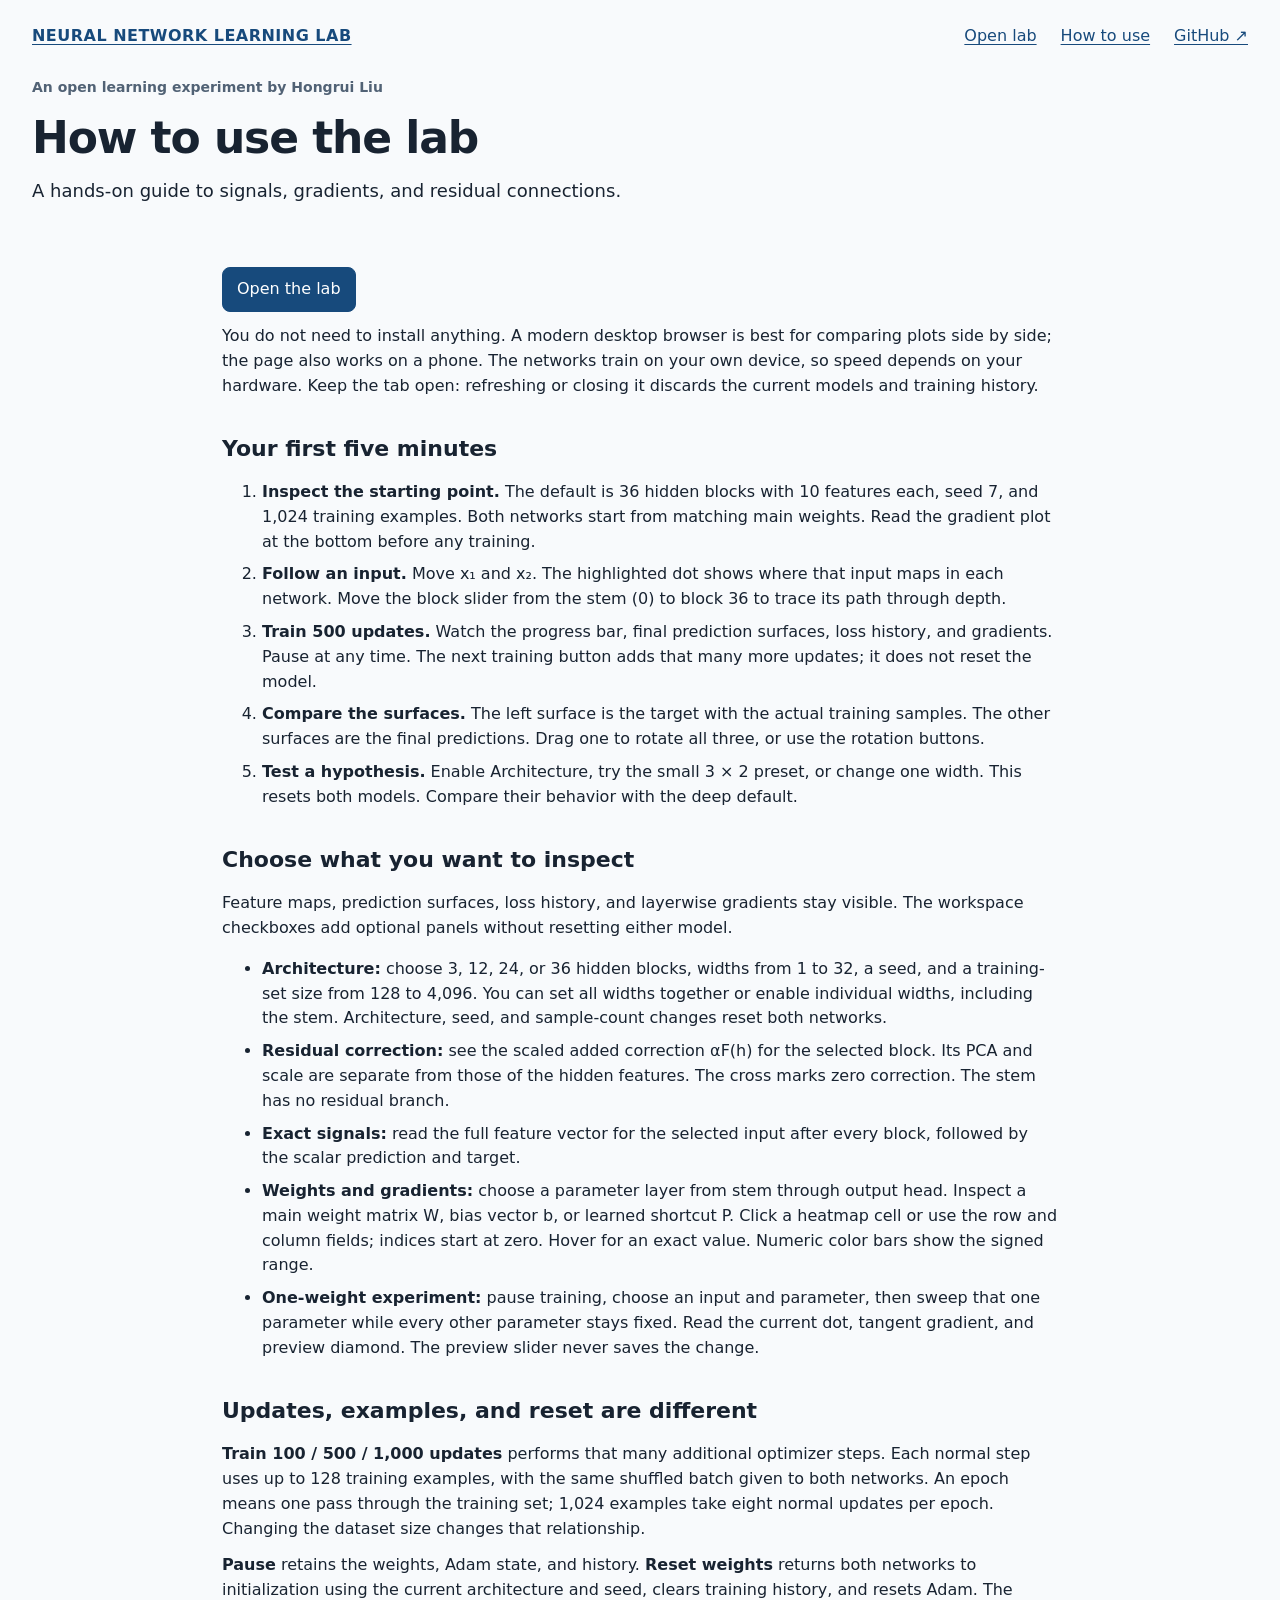
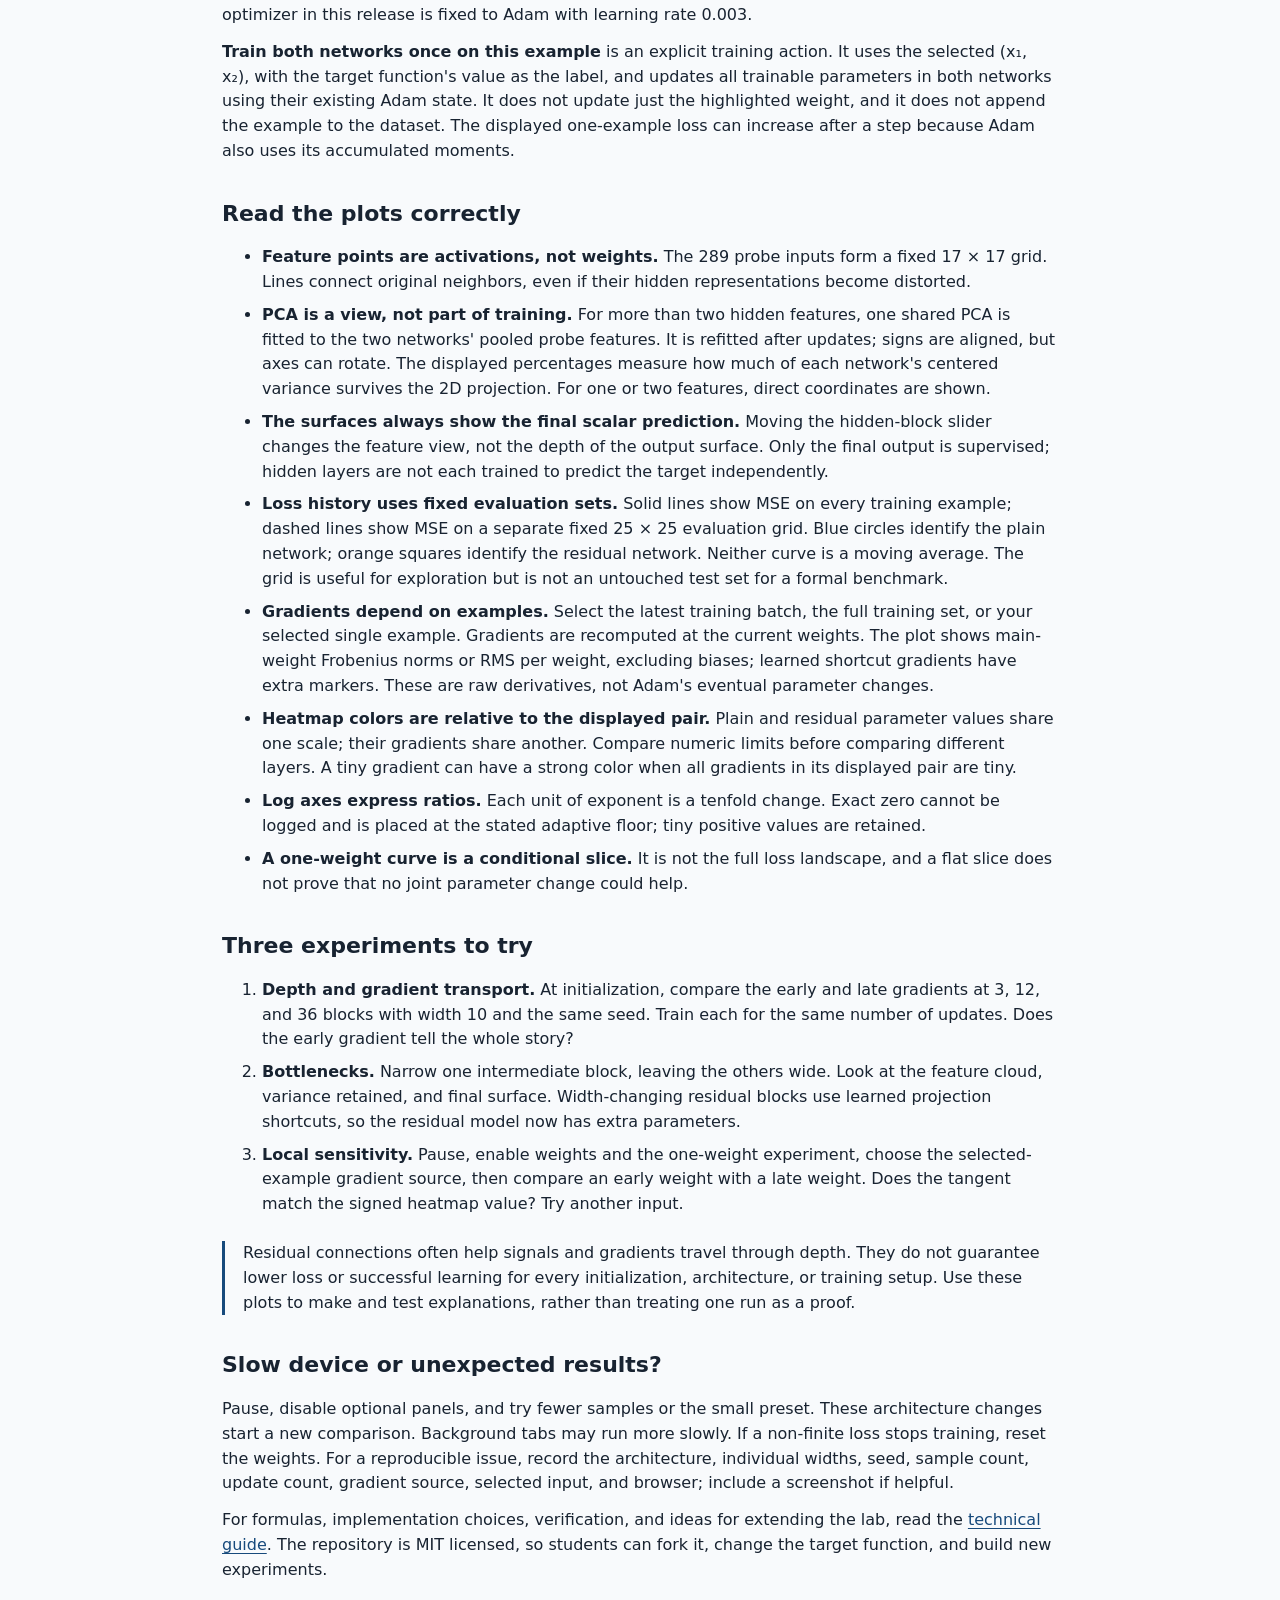
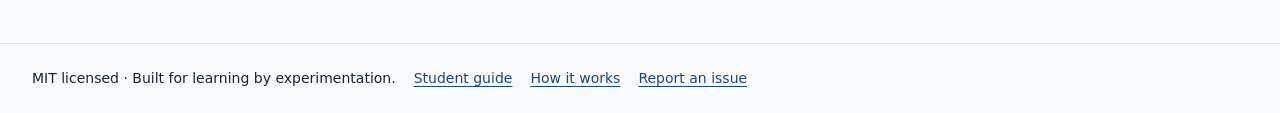
==== guide.html @ a12a3e94 "Publish the interactive plain and residual network learning lab" ====
<!doctype html>
<!-- Generated by scripts/build.py. Edit src/, then rebuild. -->
<html lang="en"><head><meta charset="utf-8"><meta name="viewport" content="width=device-width,initial-scale=1">
<meta name="description" content="An interactive neural network learning lab: compare plain and residual networks, features, weights, gradients, and loss in your browser.">
<title>Student guide · Neural Network Learning Lab</title><style>
#rs-lab{--font-size-base:18px;--rs-track:light-dark(#c5cbd2,#6a7480);--rs-control-bg:light-dark(#fff,#282c32);--rs-control-border:light-dark(#939da9,#a2acb8);--rs-slider-color:light-dark(#1968b4,#90caff);font-size:18px;line-height:1.5;max-width:1880px;margin:auto;padding:8px 4px;color:var(--foreground)}
#rs-lab *{box-sizing:border-box}
#rs-lab .rs-setup{display:flex;flex-wrap:wrap;align-items:flex-end;gap:18px 28px}
#rs-lab .rs-setup .form-label{display:grid;gap:6px;min-width:170px}
#rs-lab .rs-setup #rs-info{font-size:16px;flex:1;min-width:200px;align-self:center}
#rs-lab .form-control,#rs-lab .form-select{font-size:18px;min-height:48px;padding:10px 12px;border:1px solid var(--rs-control-border);background-color:var(--rs-control-bg);color:var(--foreground);border-radius:8px}
#rs-lab .btn{font-size:16px;min-height:44px;padding:10px 16px;white-space:normal}
#rs-lab .rs-actions{display:flex;flex-wrap:wrap;gap:10px;margin:18px 0 22px}
#rs-lab .rs-inputs{display:grid;grid-template-columns:1fr 1fr;gap:28px}
#rs-lab .rs-control-heading{display:flex;align-items:center;justify-content:space-between;gap:12px}
#rs-lab .rs-control .rs-number{width:112px;min-width:112px;font:500 18px/1.4 var(--font-mono,monospace);text-align:center}
#rs-lab .rs-layer-control{margin-top:16px}
#rs-lab .rs-architecture-controls{margin-top:22px}
#rs-lab .rs-actions #rs-info{align-self:center;font-size:16px}
#rs-lab .rs-width-grid{display:grid;grid-template-columns:repeat(auto-fit,minmax(220px,1fr));gap:12px 24px;margin:14px 0}
#rs-lab .rs-width-grid .rs-control-heading{font-size:16px}
#rs-lab .rs-width-grid .rs-number{width:80px;min-width:80px}
#rs-lab #rs-width-mixed{font-size:14px}
#rs-lab #rs-architecture{overflow-wrap:anywhere;font-family:var(--font-mono,monospace)}
#rs-lab .rs-feature-caption{font-size:15px;min-height:4.5em;margin:0 0 12px}
#rs-lab .rs-correction-details{font-size:15px;overflow-wrap:anywhere;font-variant-numeric:tabular-nums}
#rs-lab input[type=range]{appearance:none;-webkit-appearance:none;width:100%;height:44px;min-height:44px;margin:4px 0 0;background:transparent;cursor:pointer;accent-color:var(--rs-slider-color);padding:0;border:0;opacity:1}
#rs-lab input[type=range]::-webkit-slider-runnable-track{height:10px;border-radius:6px;border:1px solid var(--rs-control-border);background:linear-gradient(to right,var(--rs-slider-color) 0 var(--rs-fill,50%),var(--rs-track) var(--rs-fill,50%) 100%)}
#rs-lab input[type=range]::-webkit-slider-thumb{appearance:none;-webkit-appearance:none;width:26px;height:26px;margin-top:-9px;border-radius:50%;border:3px solid var(--rs-control-bg);background:var(--rs-slider-color);box-shadow:0 0 0 1px var(--rs-control-border)}
#rs-lab input[type=range]::-moz-range-track{height:10px;border-radius:6px;border:1px solid var(--rs-control-border);background:var(--rs-track)}
#rs-lab input[type=range]::-moz-range-progress{height:10px;border-radius:6px;background:var(--rs-slider-color)}
#rs-lab input[type=range]::-moz-range-thumb{width:22px;height:22px;border-radius:50%;border:3px solid var(--rs-control-bg);background:var(--rs-slider-color)}
#rs-lab input:focus-visible,#rs-lab select:focus-visible,#rs-lab button:focus-visible{outline:3px solid var(--rs-slider-color);outline-offset:3px}
#rs-lab .rs-plots{display:grid;grid-template-columns:repeat(4,minmax(0,1fr));gap:24px;margin:20px 0 6px}
#rs-lab .rs-plots section{min-width:0}
#rs-lab h3{font-size:18px;font-weight:500;line-height:1.45;margin:14px 0 8px}
#rs-lab .rs-feature-plot{width:100%;display:block;color:var(--foreground);margin-bottom:22px}
#rs-lab .rs-feature-plot text{font:11px var(--font-sans,system-ui);fill:var(--foreground)}
#rs-lab .rs-surface{display:block;width:100%;aspect-ratio:1.26;cursor:grab;touch-action:pan-y;background:var(--background);color:var(--viz-series-3)}
#rs-lab .rs-surface:active{cursor:grabbing}
#rs-lab #rs-plain-surface{color:var(--viz-series-1)}
#rs-lab #rs-res-surface{color:var(--viz-series-2)}
#rs-lab .rs-surface-summary{font-size:16px;font-variant-numeric:tabular-nums;min-height:3em;margin:8px 0}
#rs-lab .rs-camera-controls{display:flex;align-items:center;flex-wrap:wrap;gap:10px 16px;margin-top:10px;font-size:16px}
#rs-lab .rs-note{font-size:15px;line-height:1.5;margin:10px 0}
#rs-lab .rs-loss{font-size:17px;margin:20px 0;padding:14px 16px;background:var(--card);border-radius:8px}
#rs-lab .table{font-size:16px;width:100%;table-layout:fixed}
#rs-lab .table th,#rs-lab .table td{padding:13px 16px;line-height:1.55;text-align:left}
#rs-lab .table td:not(:first-child){font-family:var(--font-mono,monospace);font-variant-numeric:tabular-nums;overflow-wrap:anywhere}
#rs-lab .rs-selected-row{background:var(--card)}
#rs-lab .rs-inspector{margin-top:32px;border-top:1px solid var(--border);padding-top:12px}
#rs-lab .rs-inspect-controls{display:flex;flex-wrap:wrap;align-items:end;gap:12px 24px;margin-top:12px}
#rs-lab .rs-inspect-controls .form-label{display:grid;gap:6px;max-width:100%}
#rs-lab .rs-inspect-controls input{width:120px}
#rs-lab .rs-inspector .rs-inputs>.form-label{display:grid;align-content:start;gap:8px}
#rs-lab .rs-heatmaps{display:grid;grid-template-columns:repeat(4,minmax(0,1fr));gap:20px}
#rs-lab .rs-diagnostic-row{display:grid;grid-template-columns:repeat(2,minmax(0,1fr));gap:28px;margin-top:24px}
#rs-lab .rs-diagnostic-row section{min-width:0}
#rs-lab .rs-diagnostic-chart,#rs-lab .rs-heatmap{display:block;width:100%;color:var(--foreground)}
#rs-lab .rs-diagnostic-chart text,#rs-lab .rs-heatmap text{fill:var(--foreground);font:13px var(--font-sans,system-ui)}
#rs-lab .rs-heatmap rect[data-index]{cursor:pointer}
#rs-lab .rs-negative-key{color:var(--viz-series-4)}
#rs-lab .rs-positive-key{color:var(--viz-series-5)}
#rs-lab .rs-note{overflow-wrap:anywhere}
#rs-lab #rs-training-diagnostics{border-top:1px solid var(--border);padding-top:12px}
#rs-lab #rs-training-diagnostics .form-select{max-width:230px}
#rs-lab .rs-diagnostic-toolbar{grid-column:1/-1}
#rs-lab .rs-diagnostic-toolbar .form-label{display:flex;align-items:center;flex-wrap:wrap;gap:12px}
@media(max-width:1199px){#rs-lab .rs-heatmaps{grid-template-columns:repeat(2,minmax(0,1fr))}}
@media(max-width:650px){#rs-lab .rs-diagnostic-row,#rs-lab .rs-heatmaps{grid-template-columns:1fr}#rs-lab .rs-inspector .rs-inputs{grid-template-columns:1fr}}
@media(max-width:400px){#rs-lab .rs-heatmap text{font-size:15px}}
@media(min-width:900px){#rs-lab .rs-plots h3{min-height:2.9em;display:flex;align-items:flex-end}}
@media(min-width:900px) and (max-width:1299px){#rs-lab .rs-plots{grid-template-columns:repeat(2,minmax(0,1fr))}}
@media(max-width:899px){#rs-lab .rs-plots{grid-template-columns:1fr;gap:26px}#rs-lab .rs-feature-plot{max-width:520px;margin-left:auto;margin-right:auto}#rs-lab .rs-surface{max-width:650px;margin:auto}}
@media(max-width:540px){#rs-lab .rs-inputs{grid-template-columns:1fr;gap:14px}#rs-lab .rs-setup{gap:12px}#rs-lab .rs-setup .form-label{min-width:0;flex:1}#rs-lab .rs-setup #rs-info{flex-basis:100%}#rs-lab .rs-control .rs-number{width:96px;min-width:96px}#rs-lab .table{min-width:570px}#rs-lab .table-responsive{overflow-x:auto}#rs-lab .rs-control-heading{font-size:16px}}

:root{color-scheme:light dark;--font-sans:system-ui,-apple-system,BlinkMacSystemFont,"Segoe UI",sans-serif;--font-mono:ui-monospace,Consolas,monospace;--background:light-dark(#f8fafc,#10151d);--foreground:light-dark(#182331,#edf2fa);--card:light-dark(#fff,#182231);--border:light-dark(#d4dde8,#3a495c);--primary:light-dark(#174a7c,#bddbff);--primary-foreground:light-dark(#fff,#132239);--muted-foreground:light-dark(#516275,#bac8d9);--viz-series-1:light-dark(#2489e8,#68b4ff);--viz-series-2:light-dark(#dc701f,#ffa355);--viz-series-3:var(--foreground);--viz-series-4:light-dark(#7351b5,#b79bed);--viz-series-5:light-dark(#16866c,#55c8a6)}
*{box-sizing:border-box}html{scroll-behavior:smooth;scroll-padding-top:20px}body{margin:0;background:var(--background);color:var(--foreground);font:16px/1.55 var(--font-sans)}a{color:var(--primary);text-underline-offset:3px}button,input,select{font:inherit;color:inherit}button,a,input,select{touch-action:manipulation}button:focus-visible,a:focus-visible,input:focus-visible,select:focus-visible{outline:3px solid var(--primary);outline-offset:3px}button:disabled{opacity:.5;cursor:not-allowed}.btn{display:inline-flex;align-items:center;justify-content:center;min-height:44px;padding:9px 14px;border:1px solid var(--border);border-radius:8px;background:var(--card);cursor:pointer;text-decoration:none}.btn:hover:not(:disabled){border-color:var(--primary)}.btn-primary{background:var(--primary);color:var(--primary-foreground);border-color:var(--primary)}.form-control,.form-select{min-height:44px;padding:8px 10px;border:1px solid var(--border);border-radius:6px;background:var(--card);max-width:100%}input[type=checkbox]{width:18px;height:18px;accent-color:var(--primary);flex-shrink:0}h1,h2,h3{line-height:1.25}h1{font-size:clamp(28px,4vw,44px);letter-spacing:-.025em;margin:12px 0}h2{font-size:22px;margin:0 0 18px}p{margin:12px 0}main,.site-header,.site-footer{width:min(1600px,100%);margin:auto;padding:24px 32px}.site-header{padding-bottom:14px}.site-header nav{display:flex;flex-wrap:wrap;gap:12px 24px;align-items:center;margin-bottom:28px}.brand{font-weight:700;letter-spacing:.03em;margin-right:auto}.intro{max-width:850px;font-size:18px}.eyebrow{font-size:14px;font-weight:600;color:var(--muted-foreground)}.muted,.text-muted{color:var(--muted-foreground)}.site-footer{border-top:1px solid var(--border);font-size:14px;margin-top:24px;display:flex;gap:18px;flex-wrap:wrap}.table{border-collapse:collapse}.table td,.table th{border-bottom:1px solid var(--border)}.table-responsive{overflow-x:auto}.sr-only{position:absolute;width:1px;height:1px;padding:0;margin:-1px;overflow:hidden;clip:rect(0,0,0,0);white-space:nowrap;border:0}[hidden]{display:none!important}noscript{display:block;padding:24px}
/* Public workspace layout overrides the original embedded lab geometry. */
#rs-lab{max-width:none;margin:0;padding:0}#rs-lab .workspace-options{padding:18px 20px;background:var(--card);border:1px solid var(--border);border-radius:10px;margin-bottom:20px}.workspace-options strong{margin-right:16px}.workspace-options .muted{display:inline-block}.option-list{display:flex;flex-wrap:wrap;gap:10px 24px;margin-top:12px}.option-list label,.width-toggle{display:inline-flex;align-items:center;gap:8px;min-height:36px;cursor:pointer}#rs-lab .lab-panel{border:0;padding:20px 0;margin:0}#rs-lab .preset-row{display:flex;flex-wrap:wrap;gap:10px;align-items:center;margin-bottom:20px}#rs-lab .training-toolbar{padding:18px;background:var(--card);border:1px solid var(--border);border-radius:10px;gap:10px;margin:0 0 20px}#rs-lab .run-status{display:flex;flex-wrap:wrap;align-items:center;gap:12px;width:100%;font-size:14px;min-height:24px}#rs-progress{width:140px;height:10px;accent-color:var(--primary)}#rs-lab #rs-info{font-size:14px;color:var(--muted-foreground);width:100%}#rs-lab .rs-feature-grid,#rs-lab .rs-surface-grid{display:grid;grid-template-columns:repeat(3,minmax(0,1fr));gap:24px}#rs-lab.with-correction .rs-feature-grid{grid-template-columns:repeat(4,minmax(0,1fr))}#rs-lab .rs-surface-grid section{min-width:0}#rs-lab .rs-feature-grid h3{min-height:2.9em}#rs-lab .rs-feature-caption{min-height:0}#rs-lab .rs-feature-plot{margin-bottom:10px}#rs-lab .rs-diagnostic-toolbar{display:flex;flex-wrap:wrap;gap:16px 30px}#rs-lab #rs-training-diagnostics{margin-top:30px}#rs-lab .rs-diagnostic-toolbar .form-label{align-items:flex-start;flex-direction:column;gap:6px}#rs-lab .rs-diagnostic-toolbar .form-select{max-width:100%}#rs-lab .rs-surface{background:transparent}#rs-lab .rs-inputs{margin-bottom:10px}#rs-lab #rs-loss{margin:0 0 18px}.guide{max-width:900px}.guide h2{margin-top:36px}.guide h3{margin-top:26px}.guide li{margin:8px 0}.guide pre{padding:16px;background:var(--card);overflow-x:auto;border:1px solid var(--border);border-radius:8px}.guide code{font-family:var(--font-mono);font-size:.93em}.guide table{width:100%;border-collapse:collapse}.guide th,.guide td{text-align:left;vertical-align:top;border-bottom:1px solid var(--border);padding:10px}.guide blockquote{margin:24px 0;border-left:3px solid var(--primary);padding-left:18px}
@media(max-width:1100px){#rs-lab.with-correction .rs-feature-grid{grid-template-columns:repeat(2,minmax(0,1fr))}}
@media(max-width:800px){main,.site-header,.site-footer{padding:20px}#rs-lab .rs-feature-grid,#rs-lab .rs-surface-grid,#rs-lab.with-correction .rs-feature-grid{grid-template-columns:1fr}#rs-lab .rs-feature-grid h3{min-height:0}#rs-lab .rs-feature-caption{max-width:520px;margin:auto}#rs-lab .rs-diagnostic-row{grid-template-columns:1fr}#rs-lab .rs-feature-plot{max-width:520px;margin:auto}#rs-lab .rs-surface{max-width:600px;margin:auto}}
@media(max-width:420px){main,.site-header,.site-footer{padding:14px}#rs-lab .training-toolbar{padding:12px}#rs-lab .training-toolbar>.btn{flex:1 1 110px}#rs-lab .workspace-options{padding:12px}#rs-lab .rs-setup{flex-direction:column;align-items:stretch}#rs-lab .rs-heatmaps{grid-template-columns:1fr}.site-header nav{gap:12px 18px}.brand{width:100%}}
@media(prefers-reduced-motion:reduce){html{scroll-behavior:auto}}
@media(min-width:1100px){html{scroll-padding-top:190px}#rs-lab .training-toolbar{position:sticky;top:8px;z-index:10}}
</style></head>
<body><header class="site-header"><nav aria-label="Main navigation"><a class="brand" href="index.html">NEURAL NETWORK LEARNING LAB</a><a href="index.html">Open lab</a><a href="guide.html" target="_blank" rel="noopener">How to use</a><a href="https://github.com/liuhon33/neural-network-learning-lab" target="_blank" rel="noopener">GitHub ↗</a></nav>
<div class="eyebrow">An open learning experiment by Hongrui Liu</div><h1>How to use the lab</h1><p class="intro">A hands-on guide to signals, gradients, and residual connections.</p>
</header>
<main class="guide"><p><a class="btn btn-primary" href="index.html">Open the lab</a></p>
<p>You do not need to install anything. A modern desktop browser is best for comparing plots side by side; the page also works on a phone. The networks train on your own device, so speed depends on your hardware. Keep the tab open: refreshing or closing it discards the current models and training history.</p>
<h2>Your first five minutes</h2>
<ol>
<li><strong>Inspect the starting point.</strong> The default is 36 hidden blocks with 10 features each, seed 7, and 1,024 training examples. Both networks start from matching main weights. Read the gradient plot at the bottom before any training.</li>
<li><strong>Follow an input.</strong> Move x₁ and x₂. The highlighted dot shows where that input maps in each network. Move the block slider from the stem (0) to block 36 to trace its path through depth.</li>
<li><strong>Train 500 updates.</strong> Watch the progress bar, final prediction surfaces, loss history, and gradients. Pause at any time. The next training button adds that many more updates; it does not reset the model.</li>
<li><strong>Compare the surfaces.</strong> The left surface is the target with the actual training samples. The other surfaces are the final predictions. Drag one to rotate all three, or use the rotation buttons.</li>
<li><strong>Test a hypothesis.</strong> Enable Architecture, try the small 3 × 2 preset, or change one width. This resets both models. Compare their behavior with the deep default.</li>
</ol>
<h2>Choose what you want to inspect</h2>
<p>Feature maps, prediction surfaces, loss history, and layerwise gradients stay visible. The workspace checkboxes add optional panels without resetting either model.</p>
<ul>
<li><strong>Architecture:</strong> choose 3, 12, 24, or 36 hidden blocks, widths from 1 to 32, a seed, and a training-set size from 128 to 4,096. You can set all widths together or enable individual widths, including the stem. Architecture, seed, and sample-count changes reset both networks.</li>
<li><strong>Residual correction:</strong> see the scaled added correction αF(h) for the selected block. Its PCA and scale are separate from those of the hidden features. The cross marks zero correction. The stem has no residual branch.</li>
<li><strong>Exact signals:</strong> read the full feature vector for the selected input after every block, followed by the scalar prediction and target.</li>
<li><strong>Weights and gradients:</strong> choose a parameter layer from stem through output head. Inspect a main weight matrix W, bias vector b, or learned shortcut P. Click a heatmap cell or use the row and column fields; indices start at zero. Hover for an exact value. Numeric color bars show the signed range.</li>
<li><strong>One-weight experiment:</strong> pause training, choose an input and parameter, then sweep that one parameter while every other parameter stays fixed. Read the current dot, tangent gradient, and preview diamond. The preview slider never saves the change.</li>
</ul>
<h2>Updates, examples, and reset are different</h2>
<p><strong>Train 100 / 500 / 1,000 updates</strong> performs that many additional optimizer steps. Each normal step uses up to 128 training examples, with the same shuffled batch given to both networks. An epoch means one pass through the training set; 1,024 examples take eight normal updates per epoch. Changing the dataset size changes that relationship.</p>
<p><strong>Pause</strong> retains the weights, Adam state, and history. <strong>Reset weights</strong> returns both networks to initialization using the current architecture and seed, clears training history, and resets Adam. The optimizer in this release is fixed to Adam with learning rate 0.003.</p>
<p><strong>Train both networks once on this example</strong> is an explicit training action. It uses the selected (x₁, x₂), with the target function's value as the label, and updates all trainable parameters in both networks using their existing Adam state. It does not update just the highlighted weight, and it does not append the example to the dataset. The displayed one-example loss can increase after a step because Adam also uses its accumulated moments.</p>
<h2>Read the plots correctly</h2>
<ul>
<li><strong>Feature points are activations, not weights.</strong> The 289 probe inputs form a fixed 17 × 17 grid. Lines connect original neighbors, even if their hidden representations become distorted.</li>
<li><strong>PCA is a view, not part of training.</strong> For more than two hidden features, one shared PCA is fitted to the two networks' pooled probe features. It is refitted after updates; signs are aligned, but axes can rotate. The displayed percentages measure how much of each network's centered variance survives the 2D projection. For one or two features, direct coordinates are shown.</li>
<li><strong>The surfaces always show the final scalar prediction.</strong> Moving the hidden-block slider changes the feature view, not the depth of the output surface. Only the final output is supervised; hidden layers are not each trained to predict the target independently.</li>
<li><strong>Loss history uses fixed evaluation sets.</strong> Solid lines show MSE on every training example; dashed lines show MSE on a separate fixed 25 × 25 evaluation grid. Blue circles identify the plain network; orange squares identify the residual network. Neither curve is a moving average. The grid is useful for exploration but is not an untouched test set for a formal benchmark.</li>
<li><strong>Gradients depend on examples.</strong> Select the latest training batch, the full training set, or your selected single example. Gradients are recomputed at the current weights. The plot shows main-weight Frobenius norms or RMS per weight, excluding biases; learned shortcut gradients have extra markers. These are raw derivatives, not Adam's eventual parameter changes.</li>
<li><strong>Heatmap colors are relative to the displayed pair.</strong> Plain and residual parameter values share one scale; their gradients share another. Compare numeric limits before comparing different layers. A tiny gradient can have a strong color when all gradients in its displayed pair are tiny.</li>
<li><strong>Log axes express ratios.</strong> Each unit of exponent is a tenfold change. Exact zero cannot be logged and is placed at the stated adaptive floor; tiny positive values are retained.</li>
<li><strong>A one-weight curve is a conditional slice.</strong> It is not the full loss landscape, and a flat slice does not prove that no joint parameter change could help.</li>
</ul>
<h2>Three experiments to try</h2>
<ol>
<li><strong>Depth and gradient transport.</strong> At initialization, compare the early and late gradients at 3, 12, and 36 blocks with width 10 and the same seed. Train each for the same number of updates. Does the early gradient tell the whole story?</li>
<li><strong>Bottlenecks.</strong> Narrow one intermediate block, leaving the others wide. Look at the feature cloud, variance retained, and final surface. Width-changing residual blocks use learned projection shortcuts, so the residual model now has extra parameters.</li>
<li><strong>Local sensitivity.</strong> Pause, enable weights and the one-weight experiment, choose the selected-example gradient source, then compare an early weight with a late weight. Does the tangent match the signed heatmap value? Try another input.</li>
</ol>
<blockquote>Residual connections often help signals and gradients travel through depth. They do not guarantee lower loss or successful learning for every initialization, architecture, or training setup. Use these plots to make and test explanations, rather than treating one run as a proof.</blockquote>
<h2>Slow device or unexpected results?</h2>
<p>Pause, disable optional panels, and try fewer samples or the small preset. These architecture changes start a new comparison. Background tabs may run more slowly. If a non-finite loss stops training, reset the weights. For a reproducible issue, record the architecture, individual widths, seed, sample count, update count, gradient source, selected input, and browser; include a screenshot if helpful.</p>
<p>For formulas, implementation choices, verification, and ideas for extending the lab, read the <a href="https://github.com/liuhon33/neural-network-learning-lab/blob/main/docs/architecture.md" target="_blank" rel="noopener">technical guide</a>. The repository is MIT licensed, so students can fork it, change the target function, and build new experiments.</p>
</main>
<footer class="site-footer"><span>MIT licensed · Built for learning by experimentation.</span><a href="guide.html" target="_blank" rel="noopener">Student guide</a><a href="https://github.com/liuhon33/neural-network-learning-lab/blob/main/docs/architecture.md" target="_blank" rel="noopener">How it works</a><a href="https://github.com/liuhon33/neural-network-learning-lab/issues" target="_blank" rel="noopener">Report an issue</a></footer>
</body></html>
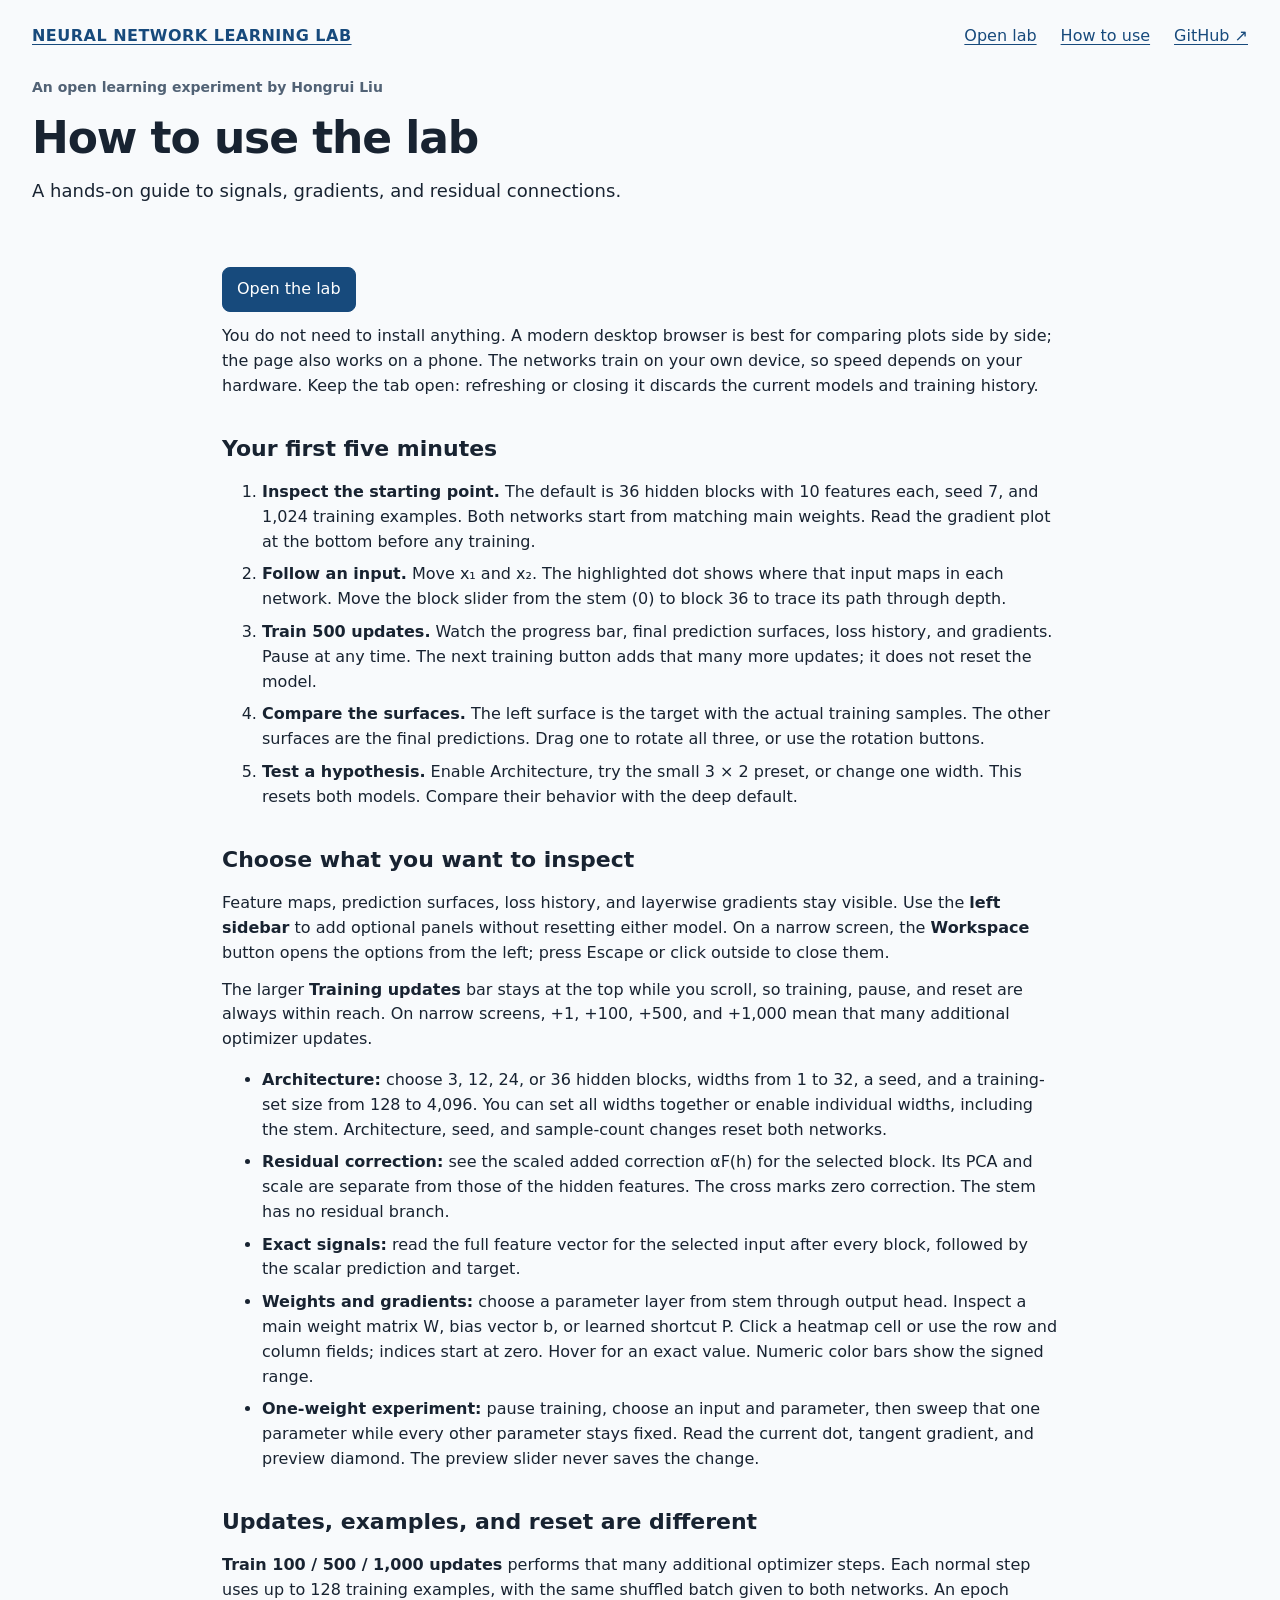
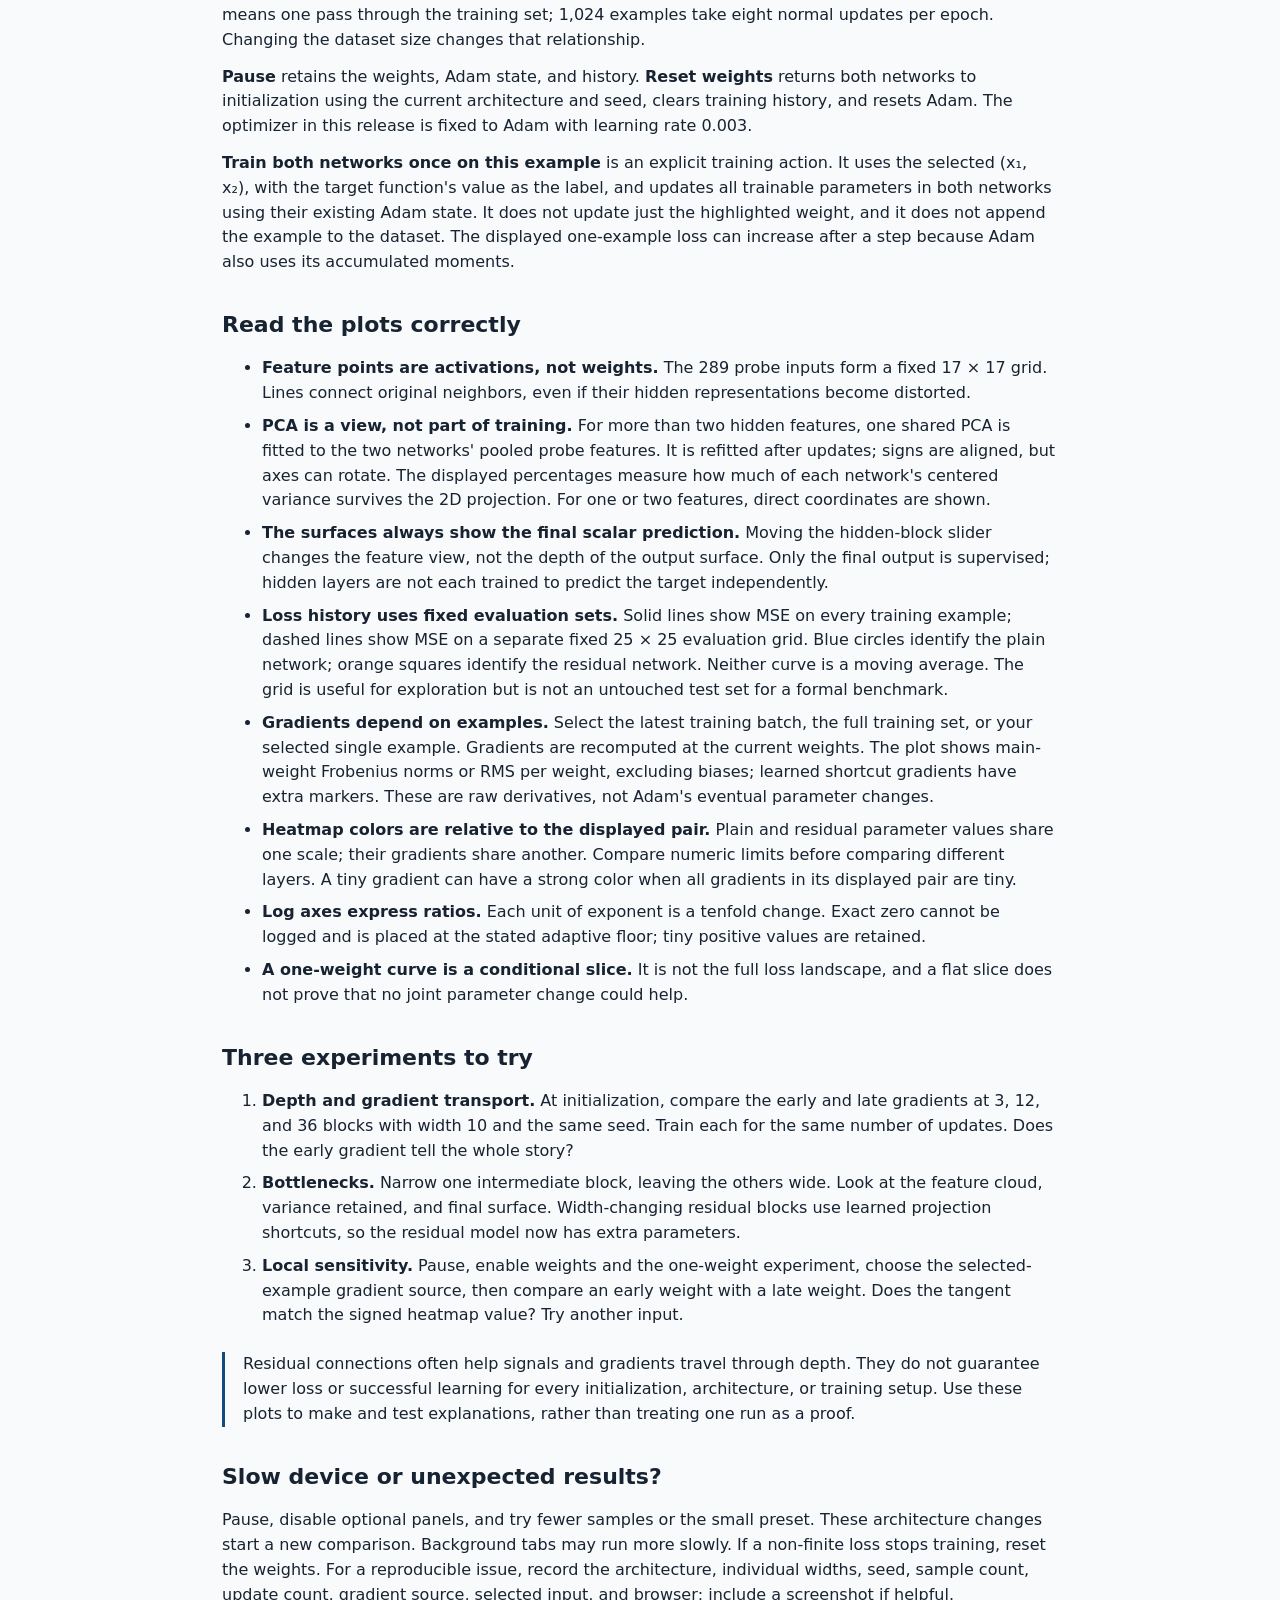
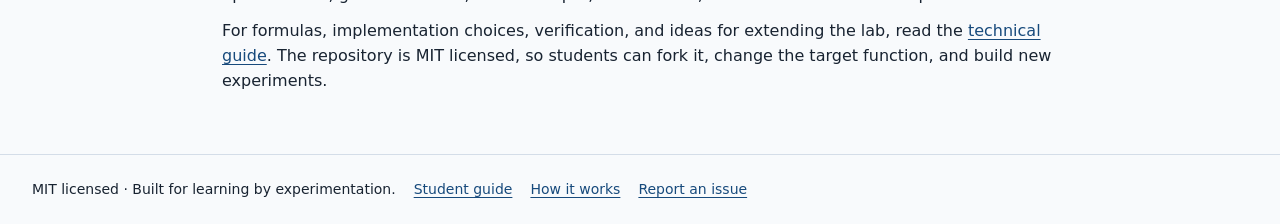
==== commit 847430aa: "Keep workspace choices on the left and training controls always visible" ====
--- a/guide.html
+++ b/guide.html
@@ -82,9 +82,44 @@
 @media(max-width:800px){main,.site-header,.site-footer{padding:20px}#rs-lab .rs-feature-grid,#rs-lab .rs-surface-grid,#rs-lab.with-correction .rs-feature-grid{grid-template-columns:1fr}#rs-lab .rs-feature-grid h3{min-height:0}#rs-lab .rs-feature-caption{max-width:520px;margin:auto}#rs-lab .rs-diagnostic-row{grid-template-columns:1fr}#rs-lab .rs-feature-plot{max-width:520px;margin:auto}#rs-lab .rs-surface{max-width:600px;margin:auto}}
 @media(max-width:420px){main,.site-header,.site-footer{padding:14px}#rs-lab .training-toolbar{padding:12px}#rs-lab .training-toolbar>.btn{flex:1 1 110px}#rs-lab .workspace-options{padding:12px}#rs-lab .rs-setup{flex-direction:column;align-items:stretch}#rs-lab .rs-heatmaps{grid-template-columns:1fr}.site-header nav{gap:12px 18px}.brand{width:100%}}
 @media(prefers-reduced-motion:reduce){html{scroll-behavior:auto}}
-@media(min-width:1100px){html{scroll-padding-top:190px}#rs-lab .training-toolbar{position:sticky;top:8px;z-index:10}}
+/* Reserve space for the fixed controls so plots and anchor targets stay clear. */
+html:has(.lab-page){scroll-padding-top:calc(var(--training-dock-height,210px) + 32px)}
+.lab-page{--workspace-rail:280px;padding-left:var(--workspace-rail);padding-top:calc(var(--training-dock-height,210px) + 24px)}
+#rs-lab .workspace-options{position:fixed;left:16px;top:16px;width:calc(var(--workspace-rail) - 32px);max-height:calc(100dvh - 32px);overflow-y:auto;overscroll-behavior:contain;z-index:25;padding:20px 16px;margin:0}
+#rs-lab .workspace-options h2{font-size:20px;margin:0 0 12px;line-height:1.35}
+#rs-lab .workspace-options .muted{font-size:14px;line-height:1.5}
+#rs-lab .option-list{display:flex;flex-direction:column;gap:6px;margin-top:18px}
+#rs-lab .option-list label{font-size:17px;line-height:1.4;min-height:44px;align-items:center}
+#rs-lab .option-list input{width:20px;height:20px}
+#rs-lab .training-toolbar{position:fixed;left:calc(var(--workspace-rail) + 32px);right:32px;top:16px;z-index:30;display:grid;grid-template-columns:repeat(6,minmax(0,1fr));gap:10px;padding:16px;margin:0;box-shadow:0 5px 20px light-dark(#18233114,#0005)}
+#rs-lab .training-toolbar>.btn{min-height:56px;padding:10px 12px;font-size:18px;line-height:1.35}
+#rs-lab .training-heading{grid-column:1/-1;display:flex;align-items:center;justify-content:space-between;gap:16px}
+#rs-lab .training-heading h2{font-size:20px;margin:0}
+#rs-lab .training-toolbar .run-status,#rs-lab .training-toolbar #rs-info{grid-column:1/-1}
+#rs-lab .training-toolbar .run-status{font-size:15px;gap:10px;min-height:0}
+#rs-lab .training-toolbar #rs-info{font-size:14px}
+#rs-lab .workspace-toggle,#rs-lab .button-short{display:none}
+#rs-lab .workspace-backdrop{position:fixed;inset:0;z-index:20;background:#0005;border:0;padding:0;cursor:default}
+@media(max-width:1099px){
+ .lab-page{--workspace-rail:0px;padding-left:0;padding-top:calc(var(--training-dock-height,210px) + 16px)}
+ #rs-lab .training-toolbar{left:12px;right:12px;top:8px;gap:8px;padding:12px}
+ #rs-lab .workspace-toggle{display:inline-flex;font-size:15px;min-height:40px;padding:6px 12px}
+ #rs-lab .training-toolbar .button-long{display:none}
+ #rs-lab .training-toolbar .button-short{display:inline}
+ #rs-lab .workspace-options{left:12px;top:calc(var(--training-dock-height,210px) + 16px);width:min(280px,calc(100vw - 24px));max-height:calc(100dvh - var(--training-dock-height,210px) - 28px);visibility:hidden;box-shadow:0 8px 24px #0003}
+ #rs-lab.workspace-open .workspace-options{visibility:visible}
+}
+@media(max-width:600px){
+ #rs-lab .training-toolbar{grid-template-columns:repeat(3,minmax(0,1fr))}
+ #rs-lab .training-toolbar>.btn{min-height:48px;font-size:18px;padding:8px}
+ #rs-lab .training-heading{gap:8px}
+ #rs-lab .training-heading h2{font-size:18px}
+ #rs-lab .training-toolbar .run-status{display:grid;grid-template-columns:54px minmax(0,1fr);font-size:12px;line-height:1.35}
+ #rs-lab #rs-progress{width:54px}
+ #rs-lab .training-toolbar #rs-info{font-size:12px;line-height:1.35}
+}
 </style></head>
-<body><header class="site-header"><nav aria-label="Main navigation"><a class="brand" href="index.html">NEURAL NETWORK LEARNING LAB</a><a href="index.html">Open lab</a><a href="guide.html" target="_blank" rel="noopener">How to use</a><a href="https://github.com/liuhon33/neural-network-learning-lab" target="_blank" rel="noopener">GitHub ↗</a></nav>
+<body class="guide-page"><header class="site-header"><nav aria-label="Main navigation"><a class="brand" href="index.html">NEURAL NETWORK LEARNING LAB</a><a href="index.html">Open lab</a><a href="guide.html" target="_blank" rel="noopener">How to use</a><a href="https://github.com/liuhon33/neural-network-learning-lab" target="_blank" rel="noopener">GitHub ↗</a></nav>
 <div class="eyebrow">An open learning experiment by Hongrui Liu</div><h1>How to use the lab</h1><p class="intro">A hands-on guide to signals, gradients, and residual connections.</p>
 </header>
 <main class="guide"><p><a class="btn btn-primary" href="index.html">Open the lab</a></p>
@@ -98,7 +133,8 @@
 <li><strong>Test a hypothesis.</strong> Enable Architecture, try the small 3 × 2 preset, or change one width. This resets both models. Compare their behavior with the deep default.</li>
 </ol>
 <h2>Choose what you want to inspect</h2>
-<p>Feature maps, prediction surfaces, loss history, and layerwise gradients stay visible. The workspace checkboxes add optional panels without resetting either model.</p>
+<p>Feature maps, prediction surfaces, loss history, and layerwise gradients stay visible. Use the <strong>left sidebar</strong> to add optional panels without resetting either model. On a narrow screen, the <strong>Workspace</strong> button opens the options from the left; press Escape or click outside to close them.</p>
+<p>The larger <strong>Training updates</strong> bar stays at the top while you scroll, so training, pause, and reset are always within reach. On narrow screens, +1, +100, +500, and +1,000 mean that many additional optimizer updates.</p>
 <ul>
 <li><strong>Architecture:</strong> choose 3, 12, 24, or 36 hidden blocks, widths from 1 to 32, a seed, and a training-set size from 128 to 4,096. You can set all widths together or enable individual widths, including the stem. Architecture, seed, and sample-count changes reset both networks.</li>
 <li><strong>Residual correction:</strong> see the scaled added correction αF(h) for the selected block. Its PCA and scale are separate from those of the hidden features. The cross marks zero correction. The stem has no residual branch.</li>
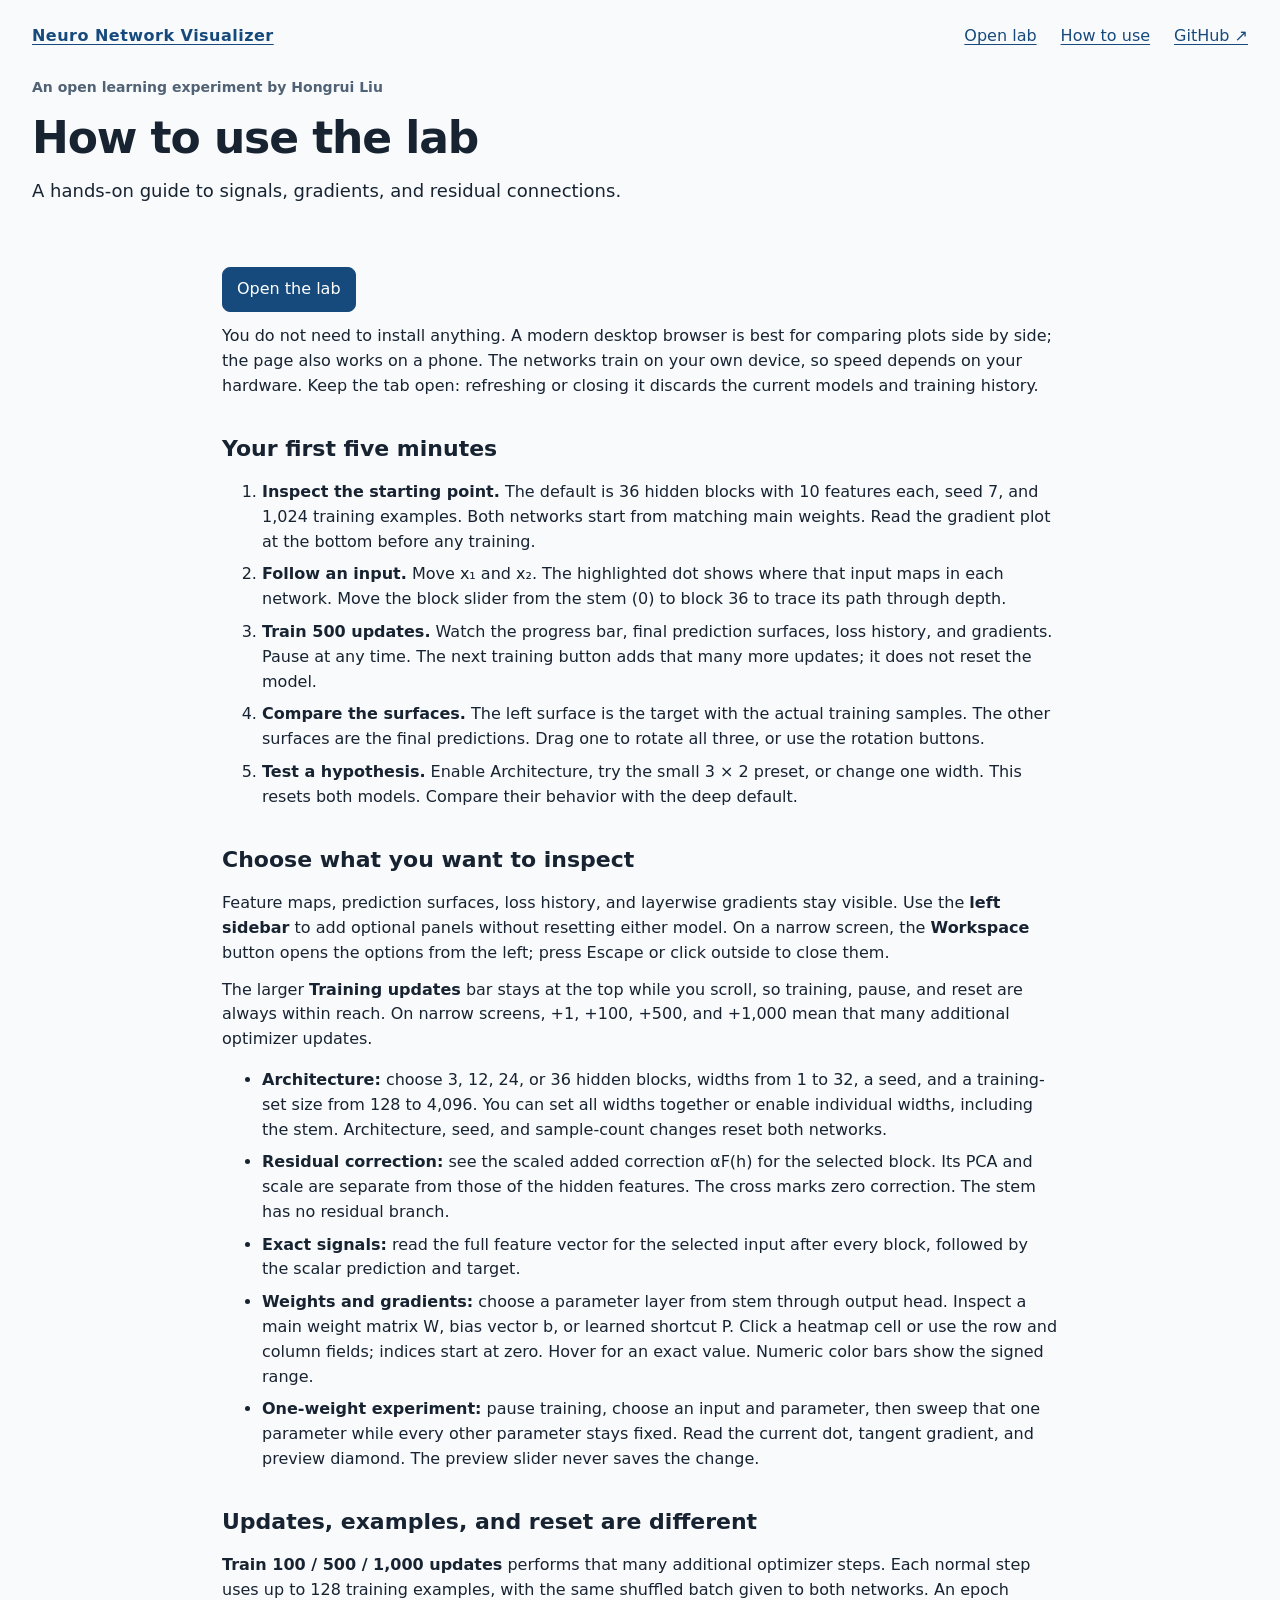
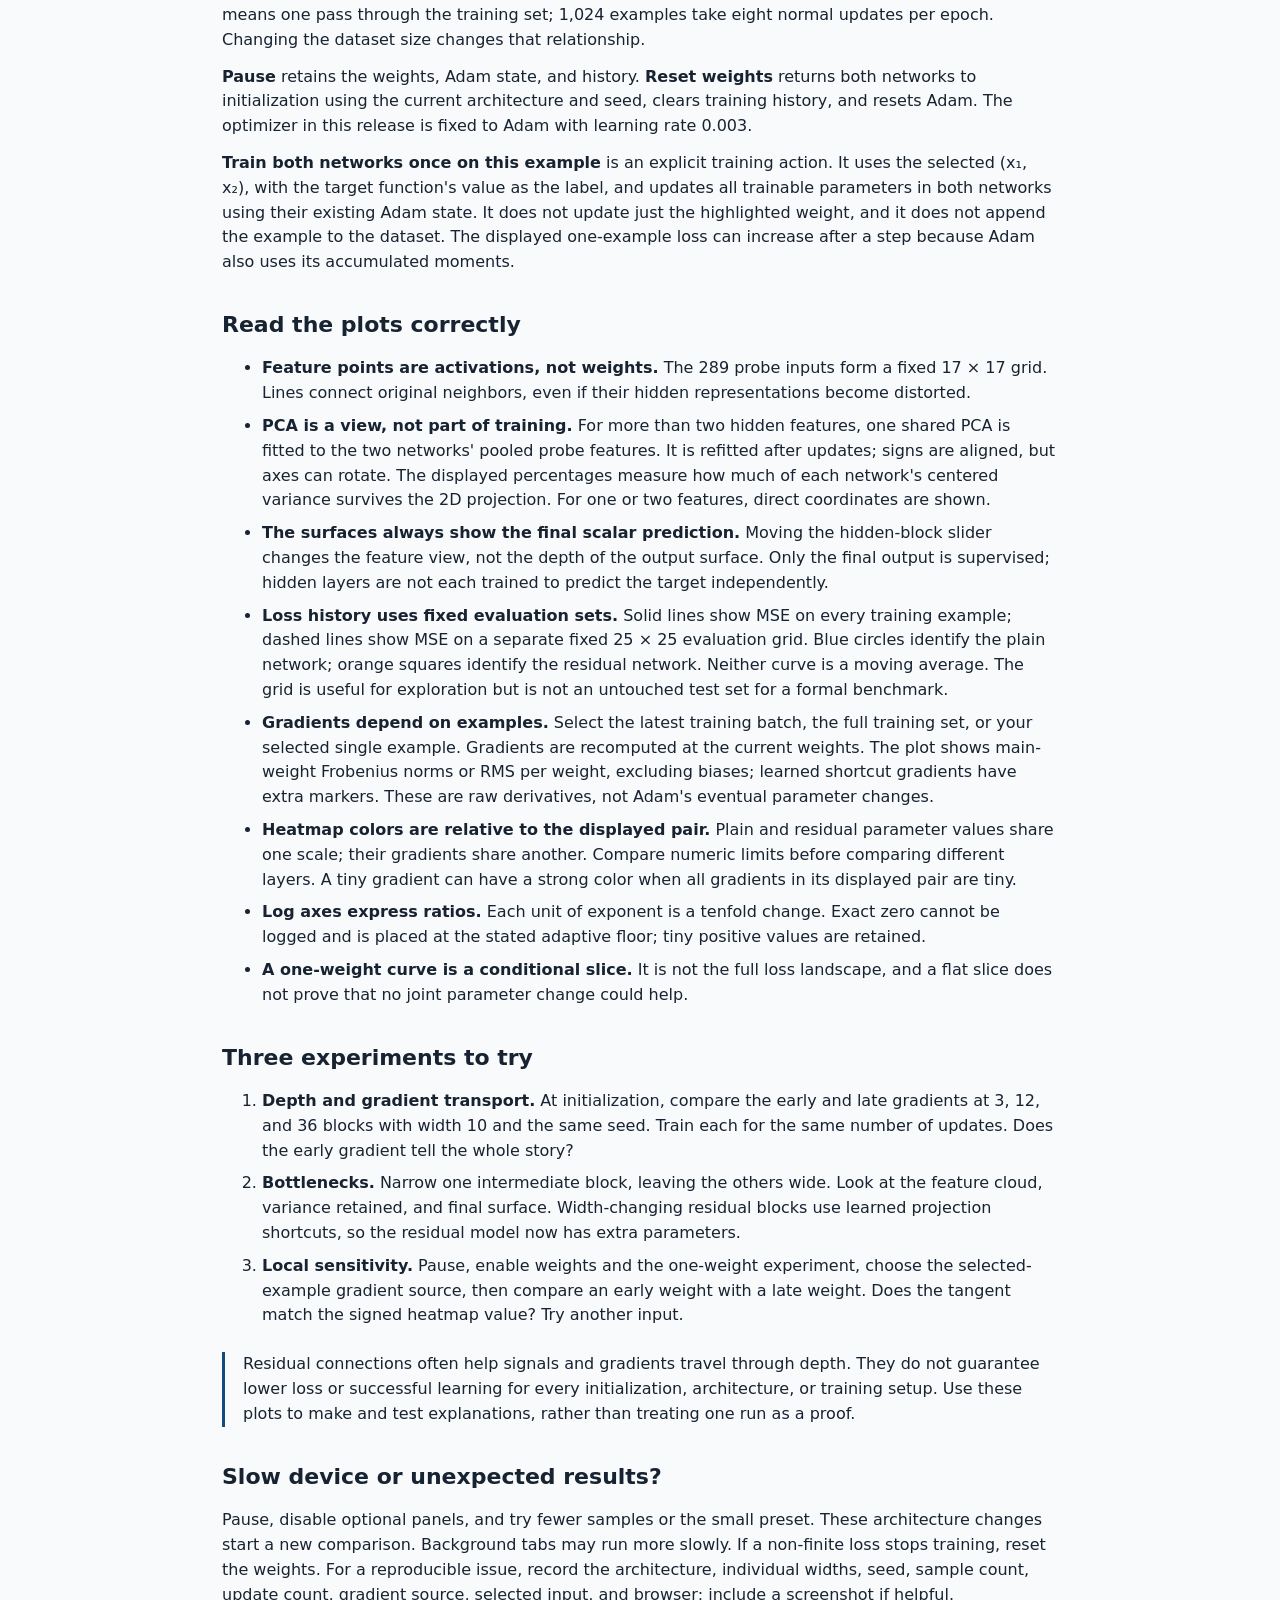
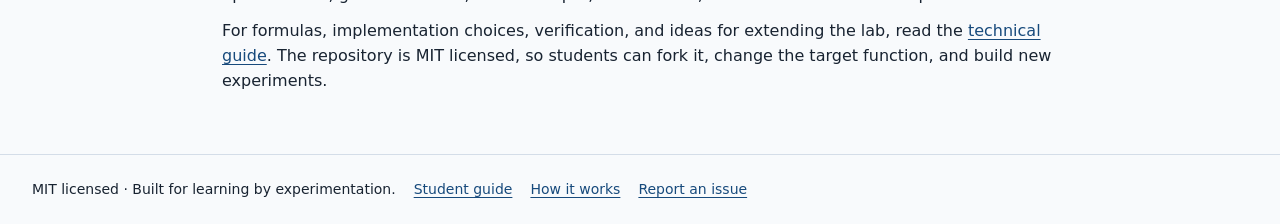
==== commit fa14f475: "Rename the project to Neuro Network Visualizer" ====
--- a/guide.html
+++ b/guide.html
@@ -1,8 +1,8 @@
 <!doctype html>
 <!-- Generated by scripts/build.py. Edit src/, then rebuild. -->
 <html lang="en"><head><meta charset="utf-8"><meta name="viewport" content="width=device-width,initial-scale=1">
-<meta name="description" content="An interactive neural network learning lab: compare plain and residual networks, features, weights, gradients, and loss in your browser.">
-<title>Student guide · Neural Network Learning Lab</title><style>
+<meta name="description" content="Neuro Network Visualizer: compare plain and residual networks, features, weights, gradients, and loss in your browser.">
+<title>Student guide · Neuro Network Visualizer</title><style>
 #rs-lab{--font-size-base:18px;--rs-track:light-dark(#c5cbd2,#6a7480);--rs-control-bg:light-dark(#fff,#282c32);--rs-control-border:light-dark(#939da9,#a2acb8);--rs-slider-color:light-dark(#1968b4,#90caff);font-size:18px;line-height:1.5;max-width:1880px;margin:auto;padding:8px 4px;color:var(--foreground)}
 #rs-lab *{box-sizing:border-box}
 #rs-lab .rs-setup{display:flex;flex-wrap:wrap;align-items:flex-end;gap:18px 28px}
@@ -119,7 +119,7 @@
  #rs-lab .training-toolbar #rs-info{font-size:12px;line-height:1.35}
 }
 </style></head>
-<body class="guide-page"><header class="site-header"><nav aria-label="Main navigation"><a class="brand" href="index.html">NEURAL NETWORK LEARNING LAB</a><a href="index.html">Open lab</a><a href="guide.html" target="_blank" rel="noopener">How to use</a><a href="https://github.com/liuhon33/neural-network-learning-lab" target="_blank" rel="noopener">GitHub ↗</a></nav>
+<body class="guide-page"><header class="site-header"><nav aria-label="Main navigation"><a class="brand" href="index.html">Neuro Network Visualizer</a><a href="index.html">Open lab</a><a href="guide.html" target="_blank" rel="noopener">How to use</a><a href="https://github.com/liuhon33/neuro-network-visualizer" target="_blank" rel="noopener">GitHub ↗</a></nav>
 <div class="eyebrow">An open learning experiment by Hongrui Liu</div><h1>How to use the lab</h1><p class="intro">A hands-on guide to signals, gradients, and residual connections.</p>
 </header>
 <main class="guide"><p><a class="btn btn-primary" href="index.html">Open the lab</a></p>
@@ -166,7 +166,7 @@
 <blockquote>Residual connections often help signals and gradients travel through depth. They do not guarantee lower loss or successful learning for every initialization, architecture, or training setup. Use these plots to make and test explanations, rather than treating one run as a proof.</blockquote>
 <h2>Slow device or unexpected results?</h2>
 <p>Pause, disable optional panels, and try fewer samples or the small preset. These architecture changes start a new comparison. Background tabs may run more slowly. If a non-finite loss stops training, reset the weights. For a reproducible issue, record the architecture, individual widths, seed, sample count, update count, gradient source, selected input, and browser; include a screenshot if helpful.</p>
-<p>For formulas, implementation choices, verification, and ideas for extending the lab, read the <a href="https://github.com/liuhon33/neural-network-learning-lab/blob/main/docs/architecture.md" target="_blank" rel="noopener">technical guide</a>. The repository is MIT licensed, so students can fork it, change the target function, and build new experiments.</p>
+<p>For formulas, implementation choices, verification, and ideas for extending the lab, read the <a href="https://github.com/liuhon33/neuro-network-visualizer/blob/main/docs/architecture.md" target="_blank" rel="noopener">technical guide</a>. The repository is MIT licensed, so students can fork it, change the target function, and build new experiments.</p>
 </main>
-<footer class="site-footer"><span>MIT licensed · Built for learning by experimentation.</span><a href="guide.html" target="_blank" rel="noopener">Student guide</a><a href="https://github.com/liuhon33/neural-network-learning-lab/blob/main/docs/architecture.md" target="_blank" rel="noopener">How it works</a><a href="https://github.com/liuhon33/neural-network-learning-lab/issues" target="_blank" rel="noopener">Report an issue</a></footer>
+<footer class="site-footer"><span>MIT licensed · Built for learning by experimentation.</span><a href="guide.html" target="_blank" rel="noopener">Student guide</a><a href="https://github.com/liuhon33/neuro-network-visualizer/blob/main/docs/architecture.md" target="_blank" rel="noopener">How it works</a><a href="https://github.com/liuhon33/neuro-network-visualizer/issues" target="_blank" rel="noopener">Report an issue</a></footer>
 </body></html>
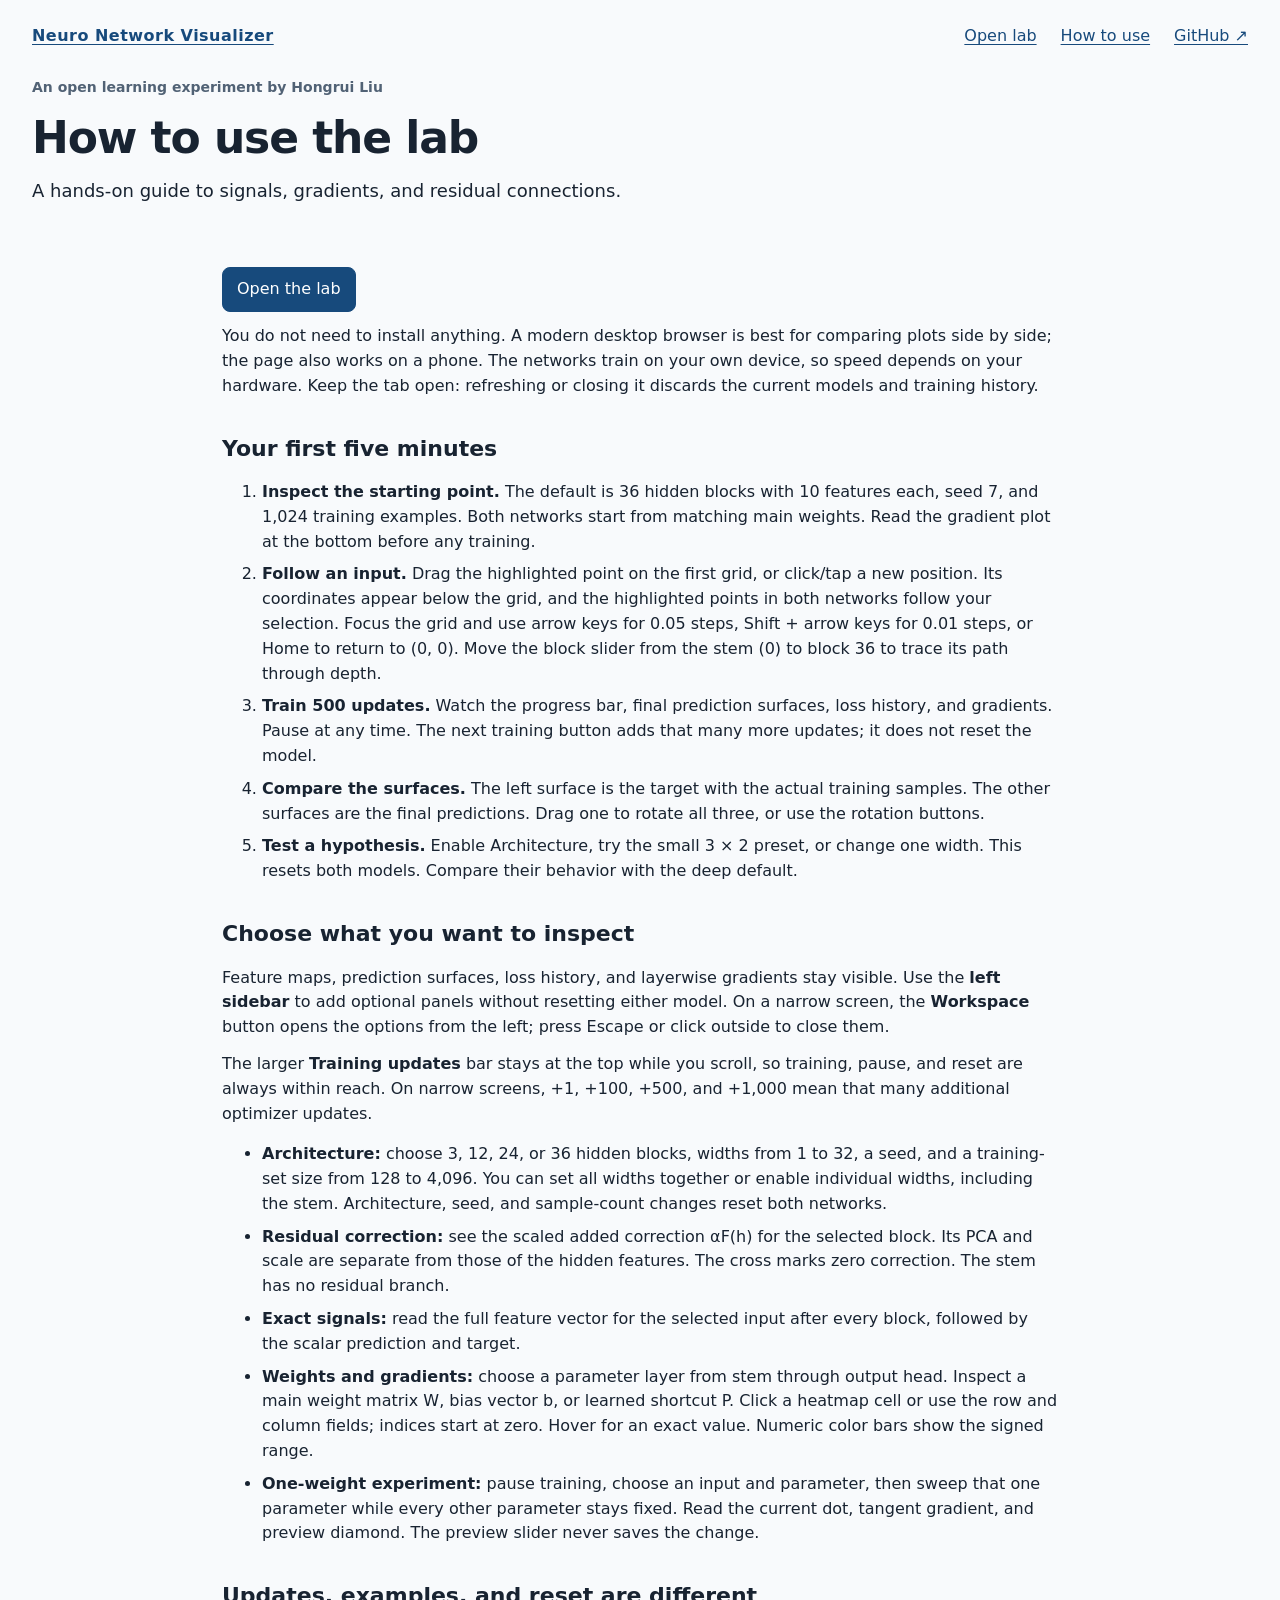
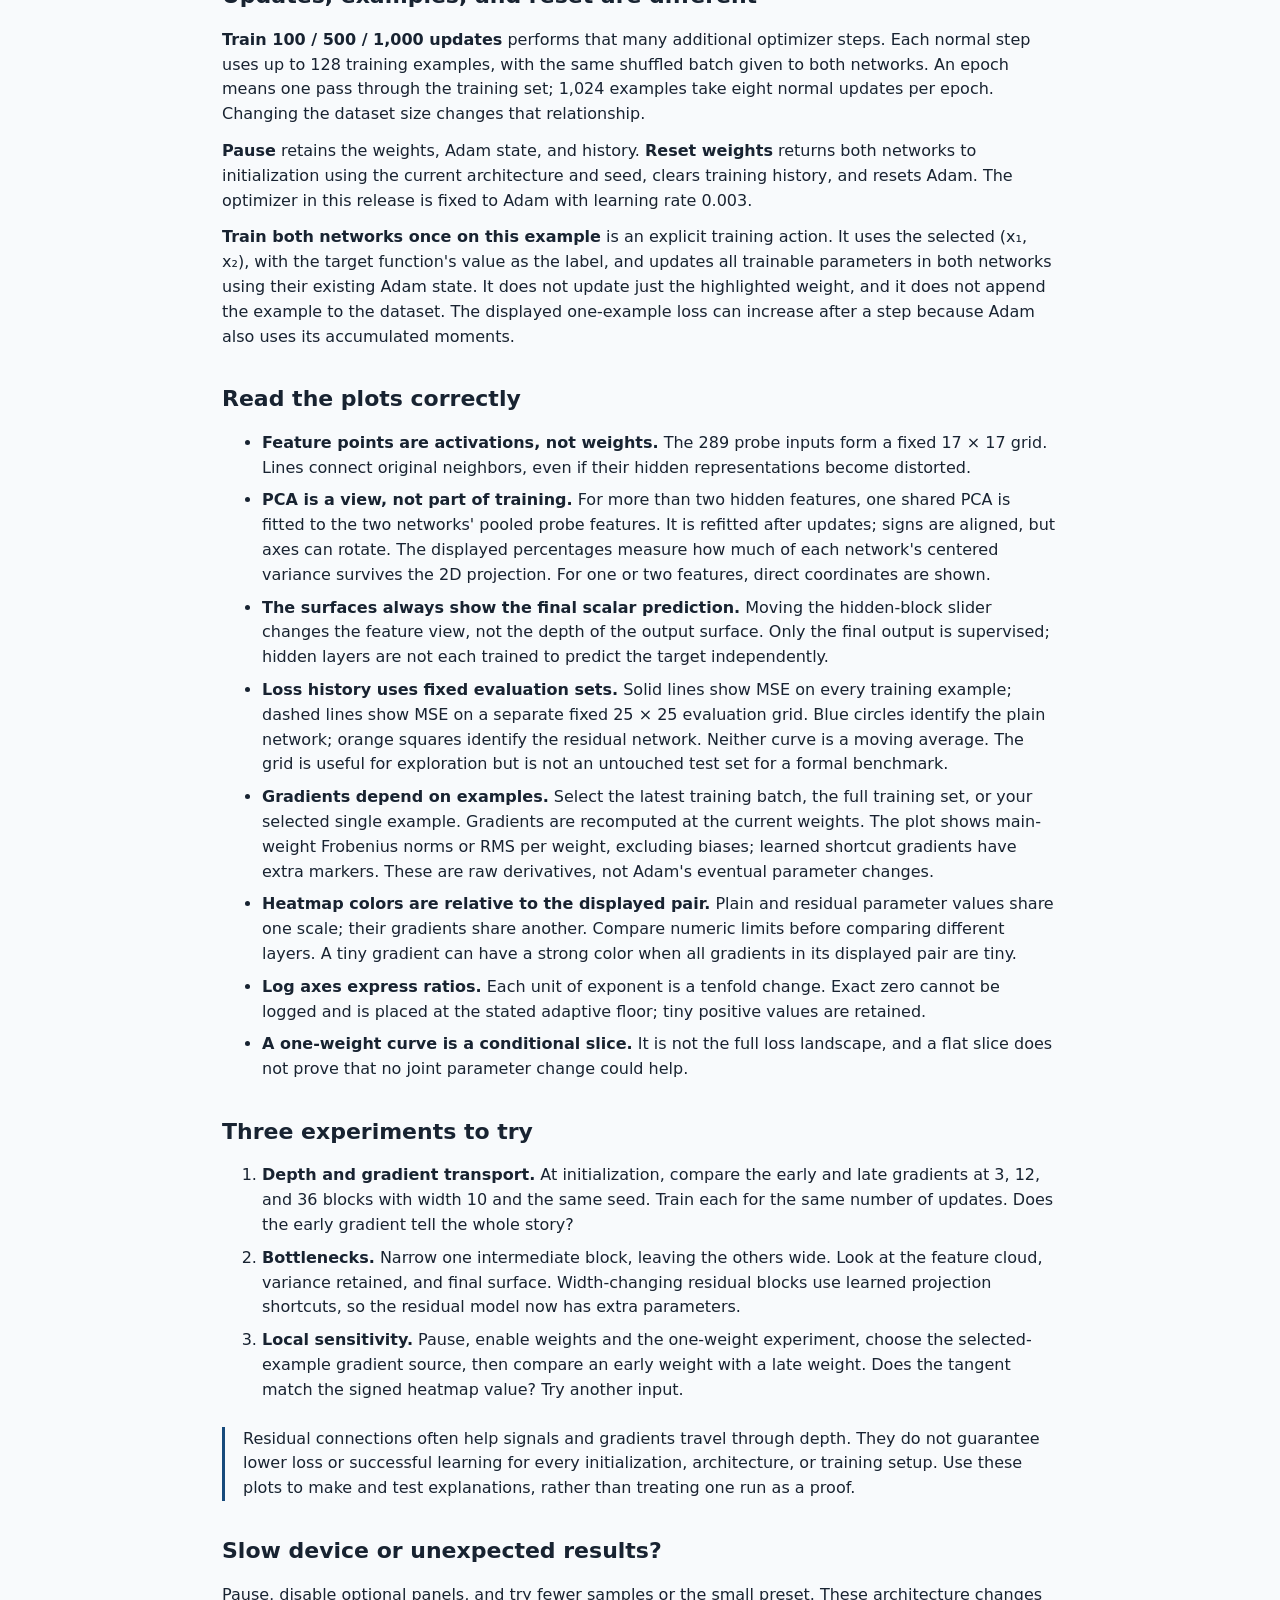
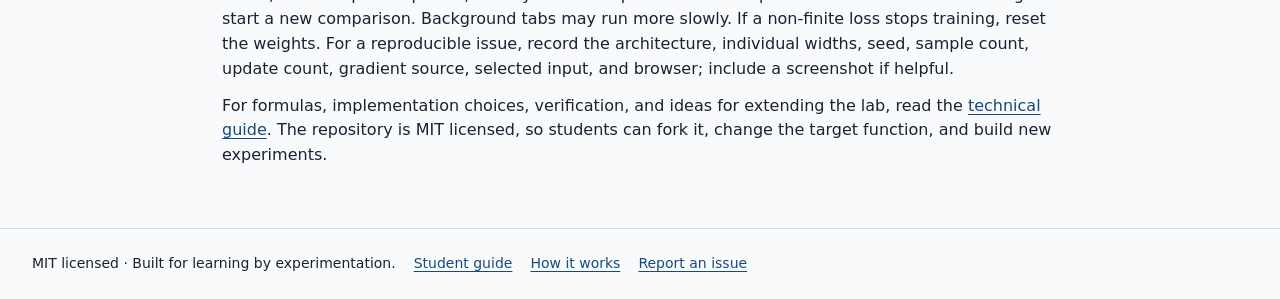
==== commit dcc129e8: "Select inputs by dragging directly on the input grid" ====
--- a/guide.html
+++ b/guide.html
@@ -83,6 +83,12 @@
 @media(max-width:420px){main,.site-header,.site-footer{padding:14px}#rs-lab .training-toolbar{padding:12px}#rs-lab .training-toolbar>.btn{flex:1 1 110px}#rs-lab .workspace-options{padding:12px}#rs-lab .rs-setup{flex-direction:column;align-items:stretch}#rs-lab .rs-heatmaps{grid-template-columns:1fr}.site-header nav{gap:12px 18px}.brand{width:100%}}
 @media(prefers-reduced-motion:reduce){html{scroll-behavior:auto}}
 /* Reserve space for the fixed controls so plots and anchor targets stay clear. */
+#rs-lab #rs-input{touch-action:none;user-select:none;cursor:crosshair}
+#rs-lab #rs-input [data-input-handle],#rs-lab #rs-input .rs-selected-point{cursor:grab}
+#rs-lab #rs-input.is-dragging,#rs-lab #rs-input.is-dragging *{cursor:grabbing}
+#rs-lab #rs-input:focus-visible{outline:3px solid var(--primary);outline-offset:3px;border-radius:4px}
+#rs-lab .rs-point-readout{display:block;font:500 16px/1.5 var(--font-mono);font-variant-numeric:tabular-nums;margin:6px 0}
+#rs-lab .rs-point-help{font-size:14px;margin:6px 0 12px}
 html:has(.lab-page){scroll-padding-top:calc(var(--training-dock-height,210px) + 32px)}
 .lab-page{--workspace-rail:280px;padding-left:var(--workspace-rail);padding-top:calc(var(--training-dock-height,210px) + 24px)}
 #rs-lab .workspace-options{position:fixed;left:16px;top:16px;width:calc(var(--workspace-rail) - 32px);max-height:calc(100dvh - 32px);overflow-y:auto;overscroll-behavior:contain;z-index:25;padding:20px 16px;margin:0}
@@ -127,7 +133,7 @@
 <h2>Your first five minutes</h2>
 <ol>
 <li><strong>Inspect the starting point.</strong> The default is 36 hidden blocks with 10 features each, seed 7, and 1,024 training examples. Both networks start from matching main weights. Read the gradient plot at the bottom before any training.</li>
-<li><strong>Follow an input.</strong> Move x₁ and x₂. The highlighted dot shows where that input maps in each network. Move the block slider from the stem (0) to block 36 to trace its path through depth.</li>
+<li><strong>Follow an input.</strong> Drag the highlighted point on the first grid, or click/tap a new position. Its coordinates appear below the grid, and the highlighted points in both networks follow your selection. Focus the grid and use arrow keys for 0.05 steps, Shift + arrow keys for 0.01 steps, or Home to return to (0, 0). Move the block slider from the stem (0) to block 36 to trace its path through depth.</li>
 <li><strong>Train 500 updates.</strong> Watch the progress bar, final prediction surfaces, loss history, and gradients. Pause at any time. The next training button adds that many more updates; it does not reset the model.</li>
 <li><strong>Compare the surfaces.</strong> The left surface is the target with the actual training samples. The other surfaces are the final predictions. Drag one to rotate all three, or use the rotation buttons.</li>
 <li><strong>Test a hypothesis.</strong> Enable Architecture, try the small 3 × 2 preset, or change one width. This resets both models. Compare their behavior with the deep default.</li>
